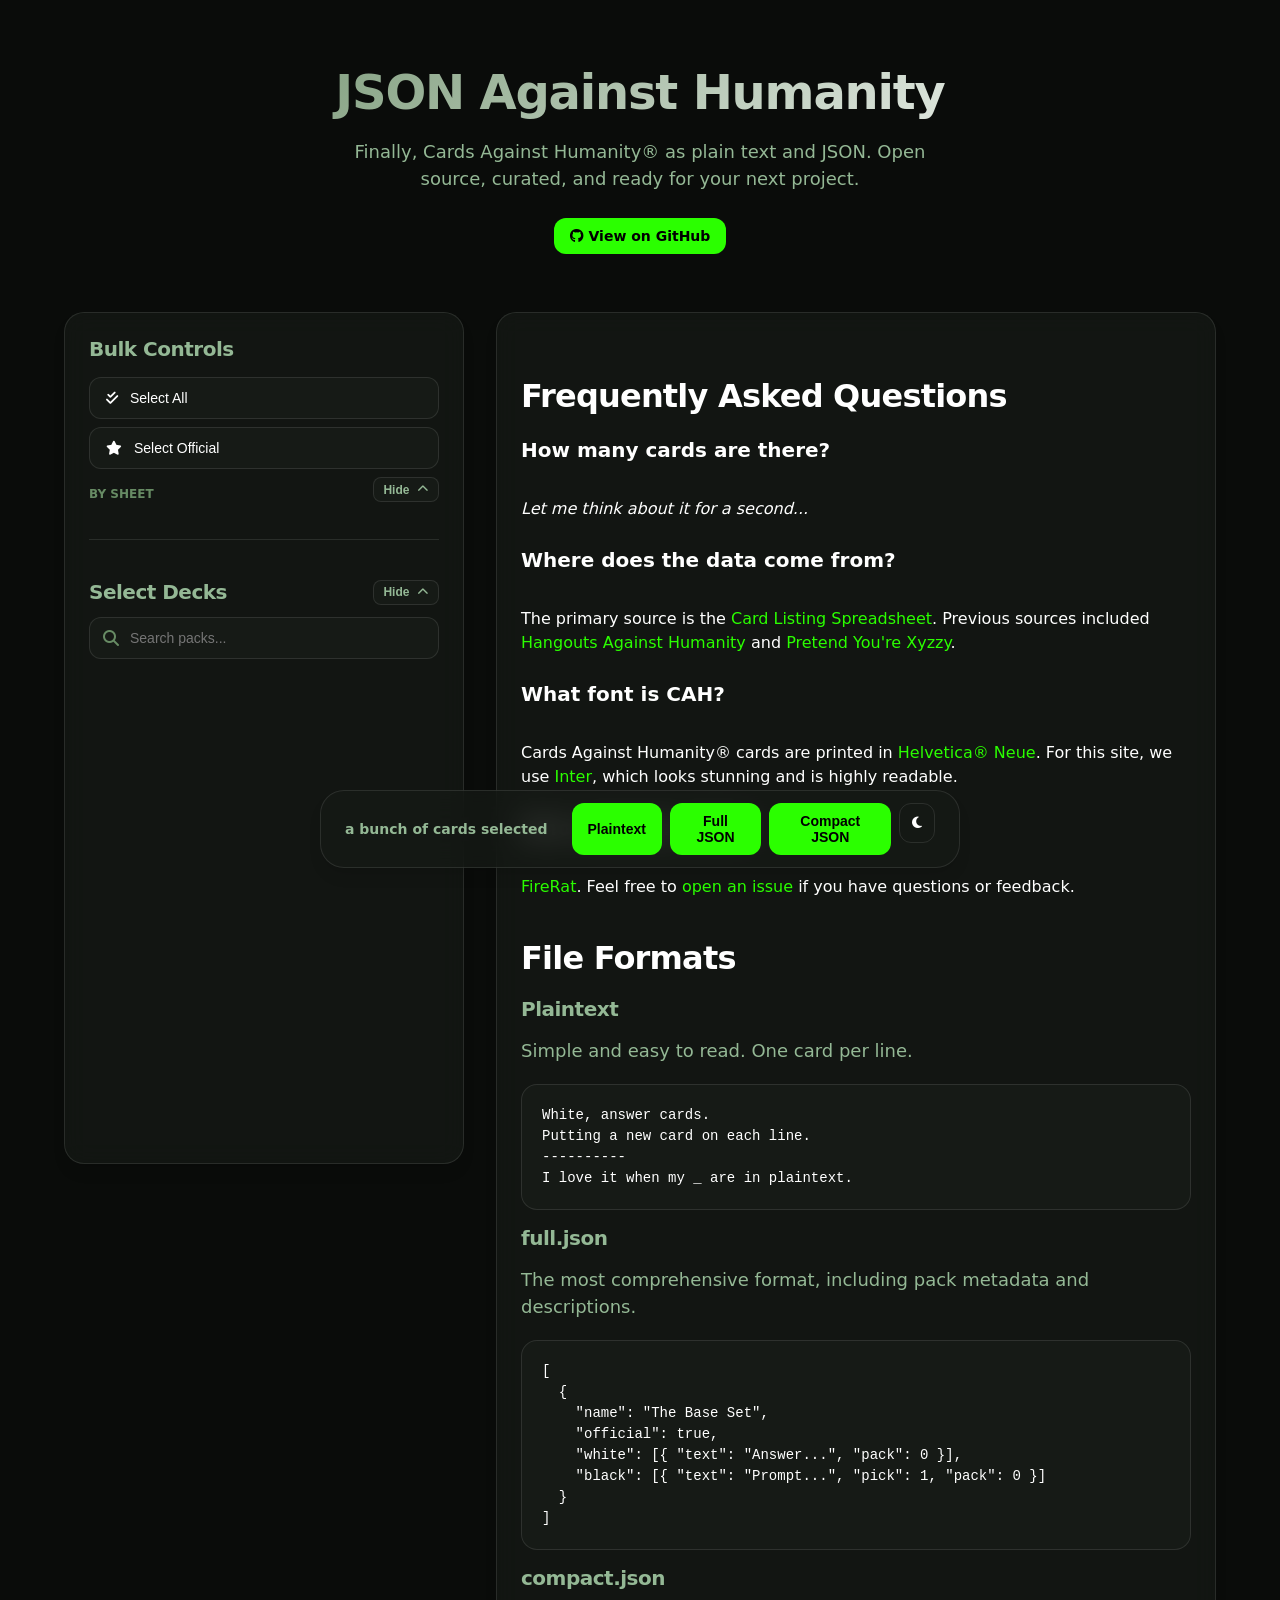
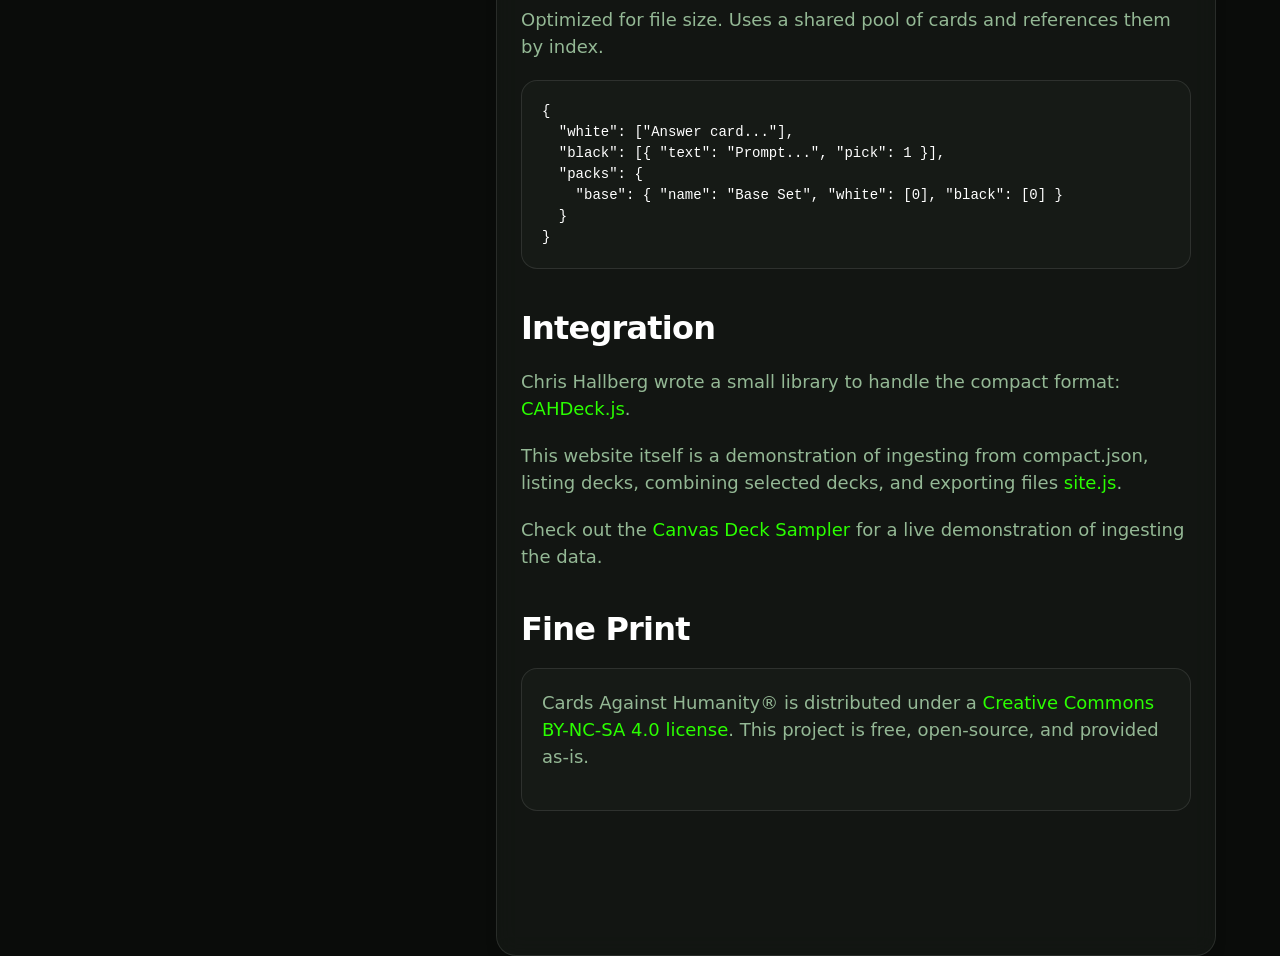
==== web/index.html @ 635053aa "update web/index.html CAHDeck.js — inlined so the class is always available even in archived copies" ====
<!DOCTYPE html>
<html lang="en">
  <head>
    <meta charset="utf-8">
		<meta name="color-scheme" content="dark">
    <meta name="viewport" content="width=device-width, initial-scale=1">
    <title>JSON Against Humanity</title>

    <link rel="stylesheet" href="./style.css">
    <link rel="stylesheet" href="https://cdnjs.cloudflare.com/ajax/libs/font-awesome/6.7.2/css/all.min.css">
    <link rel="preconnect" href="https://rsms.me/">
    <link rel="stylesheet" href="https://rsms.me/inter/inter.css">
    <script>
    /* CAHDeck.js — inlined so the class is always available even in archived copies */
      class CAHDeck {
    _hydrateCompact(json) {
      let packs = [];
      for (let pack of json.packs) {
        pack.white = pack.white.map((index) =>
          Object.assign(
            {},
            { text: json.white[index] },
            { pack: packs.length }
          )
        );
        pack.black = pack.black.map((index) =>
          Object.assign(
            {},
            json.black[index],
            { pack: packs.length }
          )
        );
        packs.push(pack);
      }
      return packs;
    }

    async _loadDeck() {
      if (typeof this.compactSrc != "undefined") {
        let json = await fetch(this.compactSrc).then((data) => data.json());
        // Snapshot pool sizes and pack index arrays BEFORE _hydrateCompact mutates json.packs.
        // _hydrateCompact replaces each pack's white/black index arrays with hydrated card objects,
        // so we must copy the raw integer indices now for correct deduplication later.
        this.rawPoolSize = { white: json.white.length, black: json.black.length };
        this.rawPackIndices = json.packs.map(p => ({
          white: Array.from(p.white || []),
          black: Array.from(p.black || []),
        }));
        this.deck = this._hydrateCompact(json);
      } else if (typeof this.fullSrc != "undefined") {
        this.deck = await fetch(this.fullSrc).then((data) => data.json());
      } else {
        throw Error(
          "No source specified, please use CAHDeck.fromCompact(src) or CAHDeck.fromFull(src) to make your objects."
        );
      }
    }

    static async fromCompact(compactSrc) {
      let n = new CAHDeck();
      n.compactSrc = compactSrc;
      await n._loadDeck();
      return n;
    }

    static async fromFull(fullSrc) {
      let n = new CAHDeck();
      n.fullSrc = fullSrc;
      await n._loadDeck();
      return n;
    }

    listPacks() {
      let packs = [];
      let id = 0;
      for (let { name, official, description, white, black, sheetName } of this.deck) {
        let pack = {
          id,
          name,
          official,
          description,
          sheetName,
          counts: {
            white: white.length,
            black: black.length,
            total: white.length + black.length,
          },
        };
        packs.push(pack);
        id += 1;
      }
      return packs;
    }

    /**
     * Returns the total number of unique cards in the entire database pool.
     * These are the deduplicated counts across ALL packs.
     */
    getPoolCounts() {
      if (this.rawPoolSize) {
        return {
          white: this.rawPoolSize.white,
          black: this.rawPoolSize.black,
          total: this.rawPoolSize.white + this.rawPoolSize.black,
        };
      }
      // Fallback for full.json format (no shared pool)
      const packs = this.deck;
      return {
        white: new Set(packs.flatMap(p => p.white.map(c => c.text))).size,
        black: new Set(packs.flatMap(p => p.black.map(c => c.text))).size,
        total: 0,
      };
    }

    /**
     * Returns unique card counts for a selection of pack indexes.
     * Uses Sets of pool indices (integers) so shared cards are counted only once.
     * @param {number[]} indexes Array of pack IDs (numeric)
     */
    getUniqueCountsForSelection(indexes) {
      const whiteSet = new Set();
      const blackSet = new Set();
      if (this.rawPackIndices) {
        // compact format: rawPackIndices[id] holds the original integer index arrays
        for (const id of indexes) {
          const pack = this.rawPackIndices[id];
          if (!pack) continue;
          pack.white.forEach(i => whiteSet.add(i));
          pack.black.forEach(i => blackSet.add(i));
        }
      } else {
        // full.json fallback: deduplicate by text
        for (const id of indexes) {
          const pack = this.deck[id];
          if (!pack) continue;
          pack.white.forEach(c => whiteSet.add(c.text));
          pack.black.forEach(c => blackSet.add(c.text));
        }
      }
      return {
        white: whiteSet.size,
        black: blackSet.size,
        total: whiteSet.size + blackSet.size,
      };
    }

    getPack(index) {
      return this.deck[index];
    }

    getPacks(indexes) {
      if (typeof indexes == "undefined") {
        indexes = Object.keys(this.deck);
      }
      let white = [];
      let black = [];
      for (let pack of indexes) {
        if (typeof this.deck[pack] != "undefined") {
          white.push(...this.deck[pack].white);
          black.push(...this.deck[pack].black);
        }
      }
      return { white, black };
    }
  }
  </script>

    <link rel="icon" href="data:;">
  </head>
  <body>
    <div class="container">
      <header class="hero">
        <h1>JSON Against Humanity</h1>
        <p>Finally, Cards Against Humanity&reg; as plain text and JSON. Open source, curated, and ready for your next project.</p>
        <div class="flex-center gap-1">
          <a href="https://github.com/FireRat666/json-against-humanity" class="checkout-btn" style="text-decoration: none;">
            <i class="fab fa-github"></i> View on GitHub
          </a>
        </div>
      </header>

      <div class="flex-lg">
        <aside class="sidebar">
          <section class="glass-panel">
            <h3>Bulk Controls</h3>
            <nav id="bulk-controls" aria-label="Bulk Deck Controls">
              <ul class="deck-list">
                <li>
                  <button id="select-all" class="deck-btn">
                    <i class="fas fa-check-double"></i> Select All
                  </button>
                </li>
                <li>
                  <button id="select-official" class="deck-btn">
                    <i class="fas fa-star"></i> Select Official
                  </button>
                </li>
              </ul>
              
              <div class="section-header">
                <div class="bulk-section-title" style="margin: 3;">By Sheet</div>
                <button class="section-toggle" id="toggle-sheets" aria-label="Toggle Sheet Grid">
                  <span class="toggle-label">Hide</span>
                  <i class="fas fa-chevron-up"></i>
                </button>
              </div>
              <div id="bulk-sheets" class="sheet-bulk-grid">
                <!-- Populated via JS -->
              </div>
            </nav>
            
            <div class="section-header" style="margin-top: 1.5rem;">
              <h3 style="margin: 0;">Select Decks</h3>
              <button class="section-toggle" id="toggle-decks" aria-label="Toggle Deck List">
                <span class="toggle-label">Hide</span>
                <i class="fas fa-chevron-up"></i>
              </button>
            </div>
            
            <div id="deck-selection-content">
              <div class="search-wrapper">
                <i class="fas fa-search search-icon"></i>
                <input type="text" id="deck-search" class="search-input" placeholder="Search packs...">
              </div>
              
              <div id="deck-list-container">
                <nav id="deck-list" aria-label="Individual Deck Selections"></nav>
              </div>
            </div>
          </section>
        </aside>

        <main class="readme glass-panel">
          <section id="faq">
            <h2>Frequently Asked Questions</h2>
            <dl>
              <dt>How many cards are there?</dt>
              <dd id="card-counts"><i>Let me think about it for a second...</i></dd>

              <dt>Where does the data come from?</dt>
              <dd>The primary source is the <a href="https://docs.google.com/spreadsheet/ccc?key=1Pp04v9plwiJwg8u-DrCHd4Fsf9ro3NhxOvISwc0bC4Y">Card Listing Spreadsheet</a>. Previous sources included <a href="https://github.com/samurailink3/hangouts-against-humanity">Hangouts Against Humanity</a> and <a href="http://pyx-3.pretendyoure.xyz/zy/viewcards.jsp">Pretend You're Xyzzy</a>.</dd>

              <dt>What font is CAH?</dt>
              <dd>Cards Against Humanity&reg; cards are printed in <a href="https://www.myfonts.com/fonts/linotype/neue-helvetica/">Helvetica® Neue</a>. For this site, we use <a href="https://rsms.me/inter/">Inter</a>, which looks stunning and is highly readable.</dd>

              <dt>Who maintains this?</dt>
              <dd><a href="https://firer.at/">FireRat</a>. Feel free to <a href="https://github.com/FireRat666/json-against-humanity/issues">open an issue</a> if you have questions or feedback.</dd>
            </dl>
          </section>

          <section id="formats">
            <h2>File Formats</h2>
            
            <h3>Plaintext</h3>
            <p>Simple and easy to read. One card per line.</p>
            <pre><code>White, answer cards.
Putting a new card on each line.
----------
I love it when my _ are in plaintext.</code></pre>

            <h3>full.json</h3>
            <p>The most comprehensive format, including pack metadata and descriptions.</p>
            <pre><code>[
  {
    "name": "The Base Set",
    "official": true,
    "white": [{ "text": "Answer...", "pack": 0 }],
    "black": [{ "text": "Prompt...", "pick": 1, "pack": 0 }]
  }
]</code></pre>

            <h3>compact.json</h3>
            <p>Optimized for file size. Uses a shared pool of cards and references them by index.</p>
            <pre><code>{
  "white": ["Answer card..."],
  "black": [{ "text": "Prompt...", "pick": 1 }],
  "packs": {
    "base": { "name": "Base Set", "white": [0], "black": [0] }
  }
}</code></pre>
          </section>

          <section id="examples">
            <h2>Integration</h2>
            <p>Chris Hallberg wrote a small library to handle the compact format: <a href="https://github.com/FireRat666/json-against-humanity/blob/latest/web/CAHDeck.js">CAHDeck.js</a>.</p>
            <p>This website itself is a demonstration of ingesting from compact.json, listing decks, combining selected decks, and exporting files <a href="https://github.com/FireRat666/json-against-humanity/blob/latest/web/site.js">site.js</a>.</p>
            <p>Check out the <a href="./examples/canvas">Canvas Deck Sampler</a> for a live demonstration of ingesting the data.</p>
          </section>

          <section id="fine-print">
            <h2>Fine Print</h2>
            <blockquote>
              <p>Cards Against Humanity&reg; is distributed under a <a href="https://creativecommons.org/licenses/by-nc-sa/4.0/">Creative Commons BY-NC-SA 4.0 license</a>. This project is free, open-source, and provided as-is.</p>
            </blockquote>
          </section>
        </main>
      </div>
    </div>

    <nav class="checkout" aria-label="Download Toolbar">
      <div class="checkout-info">
        <p><span id="checkout-count">a bunch of cards</span> selected</p>
      </div>
      <div class="checkout-btns">
        <button class="checkout-btn" id="download-text">Plaintext</button>
        <button class="checkout-btn" id="download-full">Full JSON</button>
        <button class="checkout-btn" id="download-compact">Compact JSON</button>
        <button id="theme-toggle" title="Toggle Mode">
          <i class="fas fa-moon"></i>
        </button>
      </div>
    </nav>

    <a class="hidden" id="download-link" href="">$</a>
    <script src="./site.js"></script>
  </body>
</html>
---- web/style.css ----
/* @import "./vendor/font-awesome/css/all.min.css";
@import "/lib/css/fonts/family-inter.css";
@import "./icons.css"; */

:root {
  /* Color Palette - Dark (Default) */
  --bg-color: #0a0c0a;
  --surface-color: #161a16;
  --surface-hover: #1f241e;
  --accent-color: #2bff00;
  --accent-hover: #00da07;
  --text-primary: #ffffff;
  --text-secondary: #94b895;
  --text-muted: #678b64;
  --border-color: rgba(255, 255, 255, 0.1);
  --glass-bg: rgba(22, 26, 22, 0.7);
  --glass-border: rgba(255, 255, 255, 0.1);
  --shadow-sm: 0 1px 2px 0 rgb(0 0 0 / 0.05);
  --shadow-md: 0 4px 6px -1px rgb(0 0 0 / 0.1), 0 2px 4px -2px rgb(0 0 0 / 0.1);
  --shadow-lg: 0 10px 15px -3px rgb(0 0 0 / 0.1), 0 4px 6px -4px rgb(0 0 0 / 0.1);
  
  --font-inter: 'Inter', system-ui, -apple-system, sans-serif;
  --transition-fast: 0.15s cubic-bezier(0.4, 0, 0.2, 1);
  --transition-base: 0.3s cubic-bezier(0.4, 0, 0.2, 1);
}

body.light-theme {
  --bg-color: #f8fafc;
  --surface-color: #ffffff;
  --surface-hover: #f1f5f9;
  --accent-color: #0abd01;
  --accent-hover: #0ed500;
  --text-primary: #0f172a;
  --text-secondary: #475569;
  --text-muted: #646d7a;
  --border-color: rgba(15, 42, 18, 0.1);
  --glass-bg: rgba(255, 255, 255, 0.8);
  --glass-border: rgba(15, 23, 42, 0.1);
}

* {
  box-sizing: border-box;
  margin: 0;
  padding: 0;
}

html {
  font-size: 16px;
  scroll-behavior: smooth;
}

body {
  font-family: var(--font-inter);
  background-color: var(--bg-color);
  color: var(--text-primary);
  line-height: 1.5;
  -webkit-font-smoothing: antialiased;
  -moz-osx-font-smoothing: grayscale;
  min-height: 100vh;
}

/* Layout */
.container {
  max-width: 1200px;
  margin: 0 auto;
  padding: 0 1.5rem;
}

.flex-lg {
  display: flex;
  gap: 2rem;
}

@media (max-width: 991px) {
  .flex-lg {
    flex-direction: column;
  }
}

/* Sidebar */
.sidebar {
  width: 400px;
  flex-shrink: 0;
  position: sticky;
  top: 1.5rem;
  height: calc(100vh - 3rem); /* Improved height for scrolling */
  display: flex;
  flex-direction: column;
}

.sidebar .glass-panel {
  display: flex;
  flex-direction: column;
  height: 100%;
  overflow: hidden; /* Prevent panel overflow */
}

@media (max-width: 991px) {
  .sidebar {
    width: 100%;
    position: relative;
    top: 0;
    height: auto;
  }
}

/* Glass Container */
.glass-panel {
  background: var(--glass-bg);
  backdrop-filter: blur(12px);
  -webkit-backdrop-filter: blur(12px);
  border: 1px solid var(--glass-border);
  border-radius: 1.25rem;
  padding: 1.5rem;
  box-shadow: var(--shadow-lg);
}

/* Typography */
h1, h2, h3 {
  font-weight: 800;
  letter-spacing: -0.025em;
  line-height: 1.2;
}

h1 { font-size: 3rem; margin-bottom: 1.5rem; }
h2 { font-size: 2rem; margin: 2.5rem 0 1.25rem; }
h3 { font-size: 1.25rem; margin-bottom: 1rem; color: var(--text-secondary); }

p {
  margin-bottom: 1.25rem;
  color: var(--text-secondary);
  font-size: 1.125rem;
}

a {
  color: var(--accent-color);
  text-decoration: none;
  transition: var(--transition-fast);
}

a:hover {
  color: var(--accent-hover);
  text-decoration: underline;
}

/* Hero Section */
.hero {
  padding: 4rem 0;
  text-align: center;
}

.hero h1 {
  background: linear-gradient(135deg, var(--text-muted) 0%, var(--text-primary) 100%);
  -webkit-background-clip: text;
  background-clip: text;
  -webkit-text-fill-color: transparent;
  margin-bottom: 1rem;
}

.hero p {
  max-width: 600px;
  margin: 0 auto 2rem;
}

/* Deck Controls */
.deck-list {
  list-style: none;
  display: flex;
  flex-direction: column;
  gap: 0.5rem;
}

.deck-btn {
  width: 100%;
  padding: 0.75rem 1rem;
  background: var(--surface-color);
  border: 1px solid var(--border-color);
  border-radius: 0.75rem;
  color: var(--text-primary);
  font-size: 0.875rem;
  font-weight: 500;
  text-align: left;
  cursor: pointer;
  transition: var(--transition-base);
  display: flex;
  align-items: center;
  gap: 0.75rem;
}

.deck-btn:hover {
  background: var(--surface-hover);
  border-color: var(--accent-color);
  transform: translateY(-1px);
}

.deck-btn.is-checked {
  background: var(--glass-bg);
  border-color: var(--accent-color);
  color: var(--accent-color);
}

.deck-btn.is-checked::after {
  content: "\f00c";
  font-family: "Font Awesome 6 Free";
  font-weight: 900;
  margin-left: auto;
}

/* Bulk Controls */
#bulk-controls {
  padding-bottom: 1rem;
  border-bottom: 1px solid var(--border-color);
  margin-bottom: 1rem;
}

.section-header {
  display: flex;
  align-items: center;
  justify-content: space-between;
  margin-bottom: 0.75rem;
}

.section-toggle {
  background: var(--surface-color);
  border: 1px solid var(--border-color);
  color: var(--text-secondary);
  border-radius: 0.5rem;
  padding: 0.3rem 0.6rem;
  font-size: 0.75rem;
  font-weight: 600;
  cursor: pointer;
  display: flex;
  align-items: center;
  gap: 0.5rem;
  transition: var(--transition-fast);
}

.section-toggle:hover {
  background: var(--surface-hover);
  border-color: var(--accent-color);
  color: var(--accent-color);
}

.section-toggle i {
  transition: transform var(--transition-base);
  font-size: 0.7rem;
}

.section-toggle.is-active i {
  transform: rotate(180deg);
}

.bulk-section-title {
  font-size: 0.75rem;
  text-transform: uppercase;
  color: var(--text-muted);
  margin: 1rem 0 0.5rem;
  font-weight: 700;
}

.sheet-bulk-grid {
  display: grid;
  grid-template-columns: repeat(auto-fill, minmax(150px, 1fr));
  gap: 0.4rem;
  margin-top: 0.5rem;
  max-height: 150px;
  overflow-y: auto;
  padding-right: 0.25rem;
}

.sheet-bulk-grid::-webkit-scrollbar {
  width: 4px;
}

.sheet-bulk-grid::-webkit-scrollbar-thumb {
  background: var(--border-color);
  border-radius: 4px;
}

.sheet-btn {
  padding: 0.4rem 0.6rem;
  background: var(--surface-color);
  border: 1px solid var(--border-color);
  border-radius: 0.5rem;
  color: var(--text-secondary);
  font-size: 0.7rem;
  font-weight: 600;
  cursor: pointer;
  transition: var(--transition-fast);
  white-space: nowrap;
  overflow: hidden;
  text-overflow: ellipsis;
  text-align: center;
}

.sheet-btn:hover {
  border-color: var(--accent-color);
  background: var(--surface-hover);
}

.sheet-btn.is-checked {
  background: rgba(43, 255, 0, 0.1);
  border-color: var(--accent-color);
  color: var(--accent-color);
}

/* Individual Deck List with Search */
#deck-selection-content {
  display: flex;
  flex-direction: column;
  flex-grow: 1;
  overflow: hidden;
  min-height: 0;
}

#deck-list-container {
  flex-grow: 1;
  overflow-y: auto;
  padding-right: 0.5rem;
}

#deck-list-container::-webkit-scrollbar {
  width: 6px;
}

#deck-list-container::-webkit-scrollbar-thumb {
  background: var(--border-color);
  border-radius: 10px;
}

/* Search Bar */
.search-wrapper {
  position: relative;
  margin-bottom: 1rem;
}

.search-input {
  width: 100%;
  padding: 0.75rem 1rem 0.75rem 2.5rem;
  background: var(--surface-color);
  border: 1px solid var(--border-color);
  border-radius: 0.75rem;
  color: var(--text-primary);
  font-size: 0.875rem;
}

.search-icon {
  position: absolute;
  left: 0.875rem;
  top: 50%;
  transform: translateY(-50%);
  color: var(--text-muted);
}

/* Action Bar (Floating) */
.checkout {
  position: fixed;
  bottom: 2rem;
  left: 50%;
  transform: translateX(-50%);
  width: auto;
  max-width: 90vw;
  background: var(--glass-bg);
  backdrop-filter: blur(16px);
  -webkit-backdrop-filter: blur(16px);
  border: 1px solid var(--glass-border);
  border-radius: 1.5rem;
  padding: 0.75rem 1.5rem;
  display: flex;
  align-items: center;
  gap: 1.5rem;
  box-shadow: var(--shadow-lg);
  z-index: 1000;
  transition: var(--transition-base);
}

.checkout p {
  margin: 0;
  font-size: 0.875rem;
  font-weight: 600;
  white-space: nowrap;
}

.checkout-btns {
  display: flex;
  gap: 0.5rem;
}

.checkout-btn {
  padding: 0.625rem 1rem;
  background: var(--accent-color);
  color: black;
  border: none;
  border-radius: 0.75rem;
  font-size: 0.875rem;
  font-weight: 600;
  cursor: pointer;
  transition: var(--transition-fast);
}

.checkout-btn:hover {
  background: var(--accent-hover);
  transform: scale(1.02);
}

#theme-toggle {
  background: transparent;
  border: 1px solid var(--border-color);
  color: var(--text-primary);
  width: 2.5rem;
  height: 2.5rem;
  display: flex;
  align-items: center;
  justify-content: center;
  border-radius: 0.75rem;
  cursor: pointer;
}

/* FAQ & Docs */
.readme {
  padding-bottom: 8rem;
}

dl {
  display: flex;
  flex-direction: column;
  gap: 1.5rem;
}

dt {
  font-size: 1.25rem;
  font-weight: 700;
  color: var(--text-primary);
  margin: 0;
}

dd {
  margin: 0.5rem 0 0 0;
  padding-left: 0;
}

pre, blockquote {
  background: var(--surface-color);
  border: 1px solid var(--border-color);
  border-radius: 1rem;
  padding: 1.25rem;
  margin: 1rem 0;
  font-size: 0.875rem;
  overflow-x: auto;
}

code {
  font-family: 'JetBrains Mono', 'Fira Code', monospace;
}

/* Group Headers */
.group-header {
  display: flex;
  align-items: center;
  justify-content: space-between;
  font-size: 0.75rem;
  text-transform: uppercase;
  letter-spacing: 0.05em;
  color: var(--text-muted);
  margin: 1.5rem 0 0.5rem 0.5rem;
  font-weight: 700;
}

.group-header-actions {
  display: flex;
  gap: 0.5rem;
}

.group-header-btn {
  background: transparent;
  border: 1px solid var(--border-color);
  color: var(--text-muted);
  padding: 0.2rem 0.5rem;
  border-radius: 0.4rem;
  font-size: 0.65rem;
  cursor: pointer;
  transition: var(--transition-fast);
}

.group-header-btn:hover {
  border-color: var(--accent-color);
  color: var(--accent-color);
}

.group-header-btn.is-checked {
  background: rgba(43, 255, 0, 0.1);
  border-color: var(--accent-color);
  color: var(--accent-color);
}

/* Tally / unique counts */
.tally-total {
  color: var(--text-muted);
  font-weight: 500;
}

.unique-note {
  font-size: 0.875rem;
  color: var(--text-muted);
  margin-top: 0.5rem;
  margin-bottom: 0;
}

/* Utils */
.hidden { display: none; }
.is-collapsed { display: none !important; }
.visually-hidden {
  position: absolute;
  width: 1px;
  height: 1px;
  padding: 0;
  margin: -1px;
  overflow: hidden;
  clip: rect(0, 0, 0, 0);
  white-space: nowrap;
  border-width: 0;
}

@media (max-width: 768px) {
  .checkout {
    flex-direction: column;
    width: calc(100% - 2rem);
    bottom: 1rem;
    gap: 1rem;
    padding: 1rem;
  }
  
  .checkout-btns {
    width: 100%;
    overflow-x: auto;
    padding-bottom: 0.25rem;
  }
  
  .hero h1 { font-size: 2.25rem; }

  .is-collapsed-mobile {
    display: none !important;
  }
}
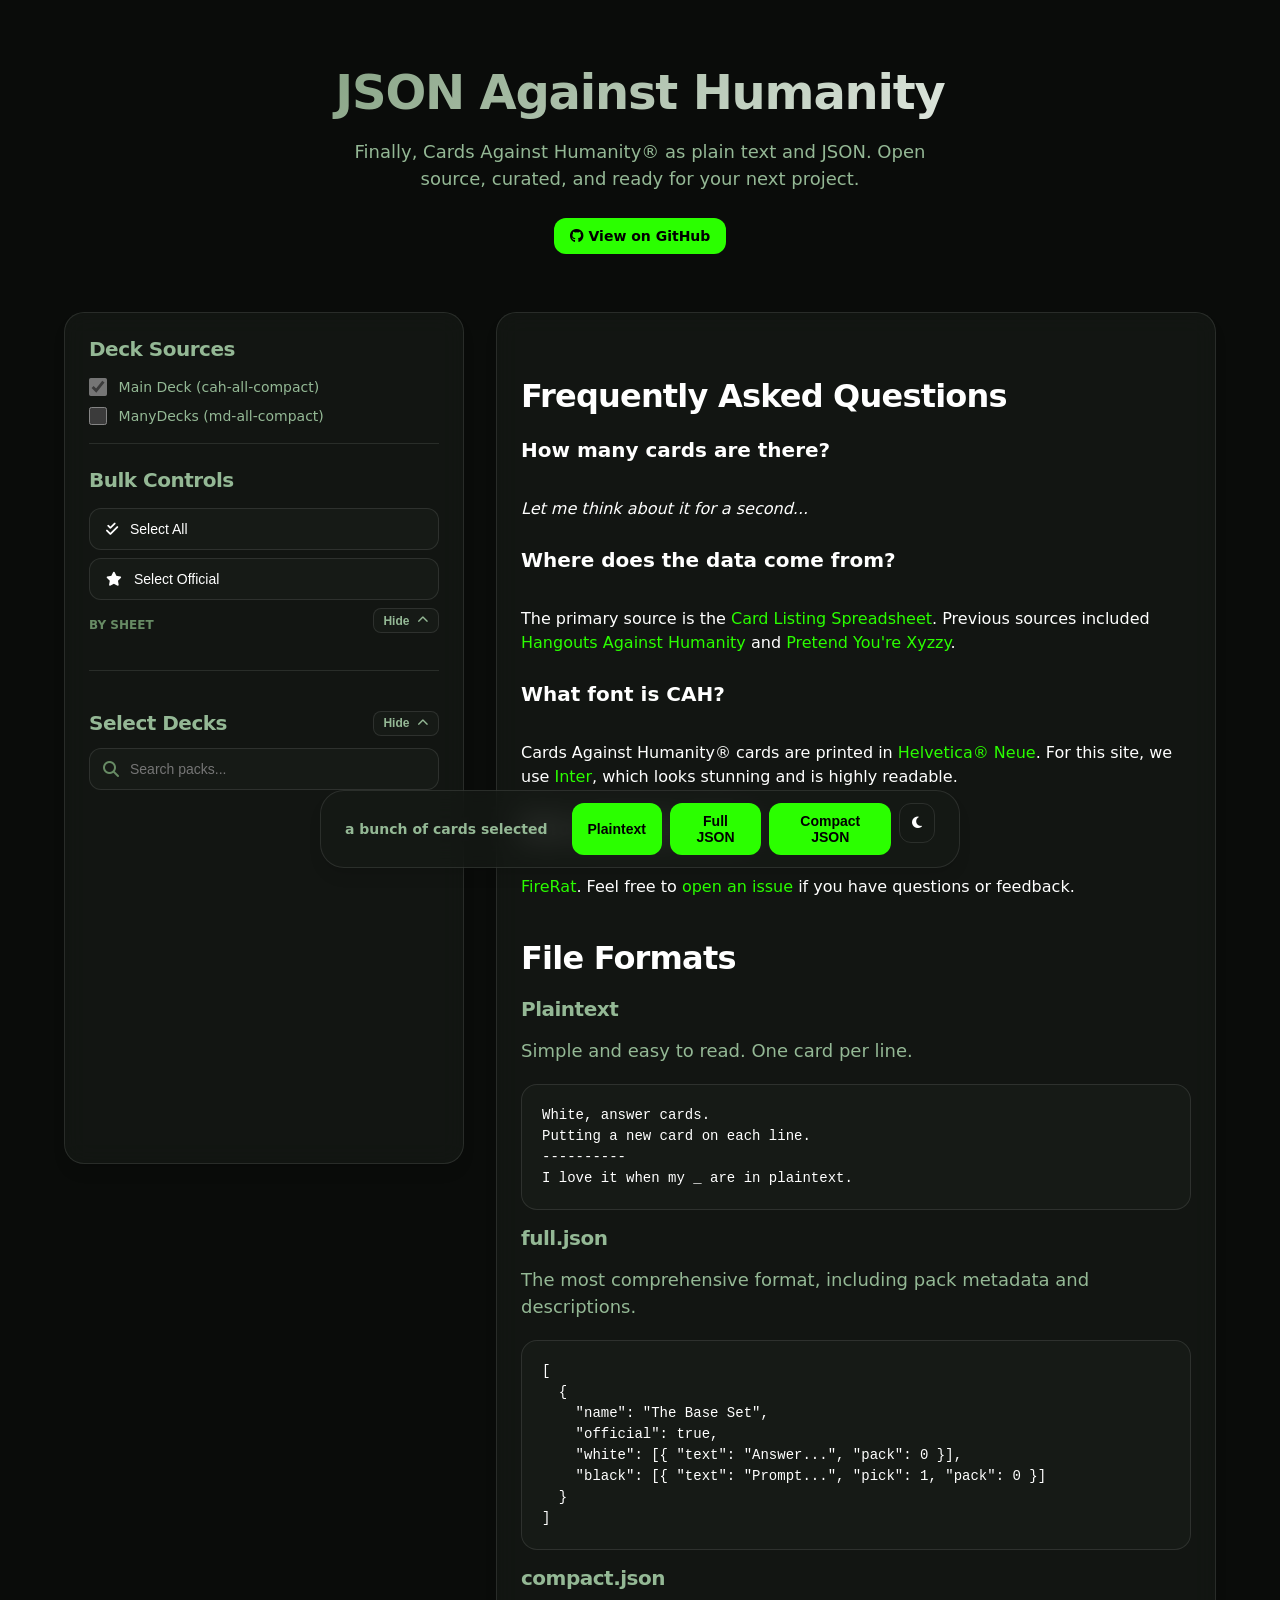
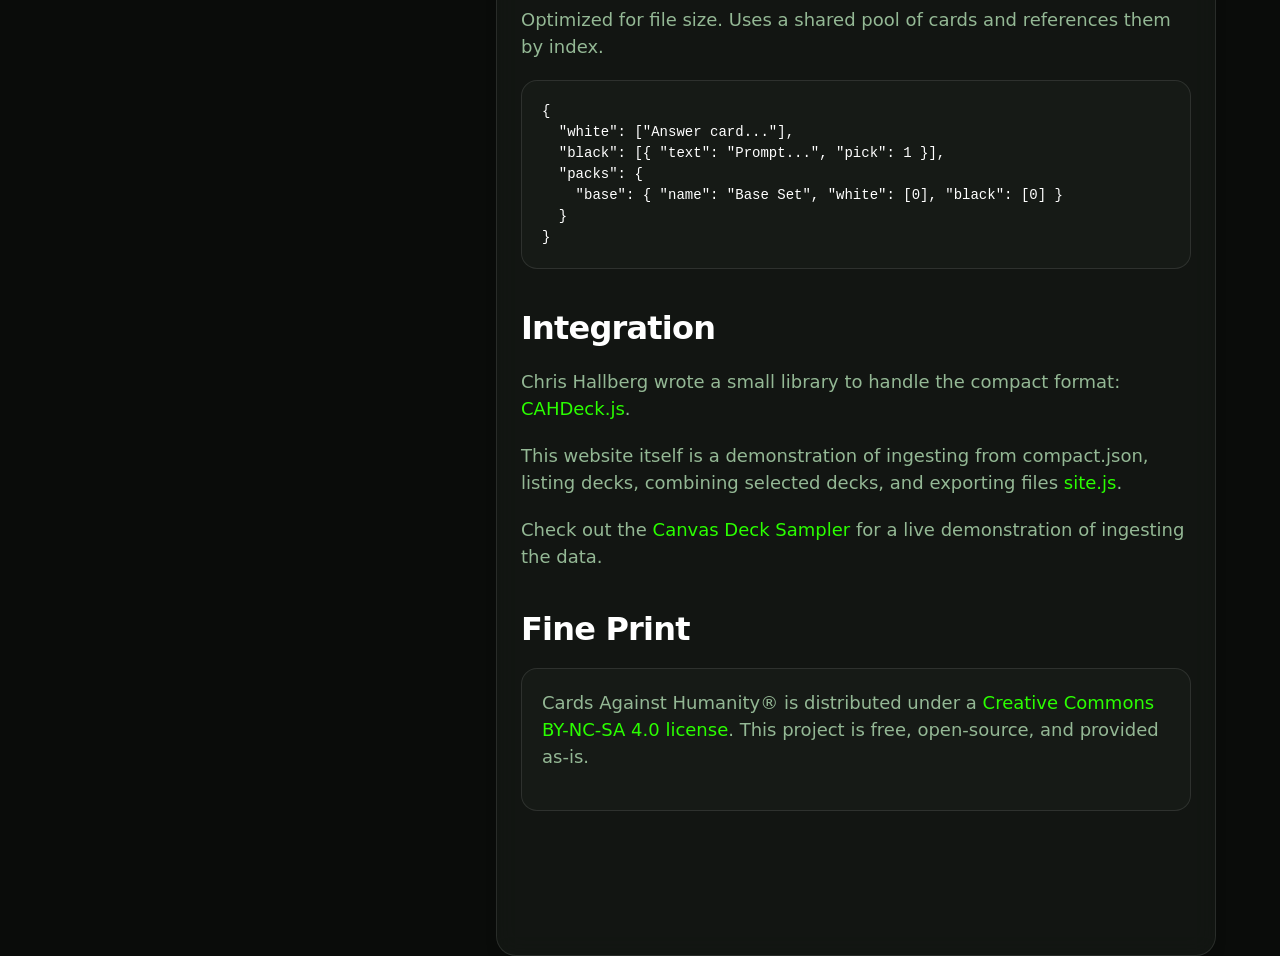
==== commit 20ae7bfb: "update update-from-sheets.mjs, CAHDeck.js, web/index.html and site.js" ====
--- a/web/index.html
+++ b/web/index.html
@@ -10,162 +10,6 @@
     <link rel="stylesheet" href="https://cdnjs.cloudflare.com/ajax/libs/font-awesome/6.7.2/css/all.min.css">
     <link rel="preconnect" href="https://rsms.me/">
     <link rel="stylesheet" href="https://rsms.me/inter/inter.css">
-    <script>
-    /* CAHDeck.js — inlined so the class is always available even in archived copies */
-      class CAHDeck {
-    _hydrateCompact(json) {
-      let packs = [];
-      for (let pack of json.packs) {
-        pack.white = pack.white.map((index) =>
-          Object.assign(
-            {},
-            { text: json.white[index] },
-            { pack: packs.length }
-          )
-        );
-        pack.black = pack.black.map((index) =>
-          Object.assign(
-            {},
-            json.black[index],
-            { pack: packs.length }
-          )
-        );
-        packs.push(pack);
-      }
-      return packs;
-    }
-
-    async _loadDeck() {
-      if (typeof this.compactSrc != "undefined") {
-        let json = await fetch(this.compactSrc).then((data) => data.json());
-        // Snapshot pool sizes and pack index arrays BEFORE _hydrateCompact mutates json.packs.
-        // _hydrateCompact replaces each pack's white/black index arrays with hydrated card objects,
-        // so we must copy the raw integer indices now for correct deduplication later.
-        this.rawPoolSize = { white: json.white.length, black: json.black.length };
-        this.rawPackIndices = json.packs.map(p => ({
-          white: Array.from(p.white || []),
-          black: Array.from(p.black || []),
-        }));
-        this.deck = this._hydrateCompact(json);
-      } else if (typeof this.fullSrc != "undefined") {
-        this.deck = await fetch(this.fullSrc).then((data) => data.json());
-      } else {
-        throw Error(
-          "No source specified, please use CAHDeck.fromCompact(src) or CAHDeck.fromFull(src) to make your objects."
-        );
-      }
-    }
-
-    static async fromCompact(compactSrc) {
-      let n = new CAHDeck();
-      n.compactSrc = compactSrc;
-      await n._loadDeck();
-      return n;
-    }
-
-    static async fromFull(fullSrc) {
-      let n = new CAHDeck();
-      n.fullSrc = fullSrc;
-      await n._loadDeck();
-      return n;
-    }
-
-    listPacks() {
-      let packs = [];
-      let id = 0;
-      for (let { name, official, description, white, black, sheetName } of this.deck) {
-        let pack = {
-          id,
-          name,
-          official,
-          description,
-          sheetName,
-          counts: {
-            white: white.length,
-            black: black.length,
-            total: white.length + black.length,
-          },
-        };
-        packs.push(pack);
-        id += 1;
-      }
-      return packs;
-    }
-
-    /**
-     * Returns the total number of unique cards in the entire database pool.
-     * These are the deduplicated counts across ALL packs.
-     */
-    getPoolCounts() {
-      if (this.rawPoolSize) {
-        return {
-          white: this.rawPoolSize.white,
-          black: this.rawPoolSize.black,
-          total: this.rawPoolSize.white + this.rawPoolSize.black,
-        };
-      }
-      // Fallback for full.json format (no shared pool)
-      const packs = this.deck;
-      return {
-        white: new Set(packs.flatMap(p => p.white.map(c => c.text))).size,
-        black: new Set(packs.flatMap(p => p.black.map(c => c.text))).size,
-        total: 0,
-      };
-    }
-
-    /**
-     * Returns unique card counts for a selection of pack indexes.
-     * Uses Sets of pool indices (integers) so shared cards are counted only once.
-     * @param {number[]} indexes Array of pack IDs (numeric)
-     */
-    getUniqueCountsForSelection(indexes) {
-      const whiteSet = new Set();
-      const blackSet = new Set();
-      if (this.rawPackIndices) {
-        // compact format: rawPackIndices[id] holds the original integer index arrays
-        for (const id of indexes) {
-          const pack = this.rawPackIndices[id];
-          if (!pack) continue;
-          pack.white.forEach(i => whiteSet.add(i));
-          pack.black.forEach(i => blackSet.add(i));
-        }
-      } else {
-        // full.json fallback: deduplicate by text
-        for (const id of indexes) {
-          const pack = this.deck[id];
-          if (!pack) continue;
-          pack.white.forEach(c => whiteSet.add(c.text));
-          pack.black.forEach(c => blackSet.add(c.text));
-        }
-      }
-      return {
-        white: whiteSet.size,
-        black: blackSet.size,
-        total: whiteSet.size + blackSet.size,
-      };
-    }
-
-    getPack(index) {
-      return this.deck[index];
-    }
-
-    getPacks(indexes) {
-      if (typeof indexes == "undefined") {
-        indexes = Object.keys(this.deck);
-      }
-      let white = [];
-      let black = [];
-      for (let pack of indexes) {
-        if (typeof this.deck[pack] != "undefined") {
-          white.push(...this.deck[pack].white);
-          black.push(...this.deck[pack].black);
-        }
-      }
-      return { white, black };
-    }
-  }
-  </script>
-
     <link rel="icon" href="data:;">
   </head>
   <body>
@@ -183,6 +27,18 @@
       <div class="flex-lg">
         <aside class="sidebar">
           <section class="glass-panel">
+            <h3>Deck Sources</h3>
+            <div class="source-selectors" style="margin-bottom: 1.5rem; padding-bottom: 1rem; border-bottom: 1px solid var(--border-color); display: flex; flex-direction: column; gap: 0.50rem;">
+              <label class="source-label" style="display: flex; align-items: center; gap: 0.75rem; font-size: 0.875rem; cursor: pointer; color: var(--text-secondary);">
+                <input type="checkbox" id="source-cah" checked disabled style="accent-color: var(--accent-color); width: 1.1rem; height: 1.1rem;">
+                <span>Main Deck (cah-all-compact)</span>
+              </label>
+              <label class="source-label" style="display: flex; align-items: center; gap: 0.75rem; font-size: 0.875rem; cursor: pointer; color: var(--text-secondary);">
+                <input type="checkbox" id="source-manydecks" style="accent-color: var(--accent-color); width: 1.1rem; height: 1.1rem;">
+                <span id="manydecks-label-text">ManyDecks (md-all-compact)</span>
+              </label>
+            </div>
+
             <h3>Bulk Controls</h3>
             <nav id="bulk-controls" aria-label="Bulk Deck Controls">
               <ul class="deck-list">
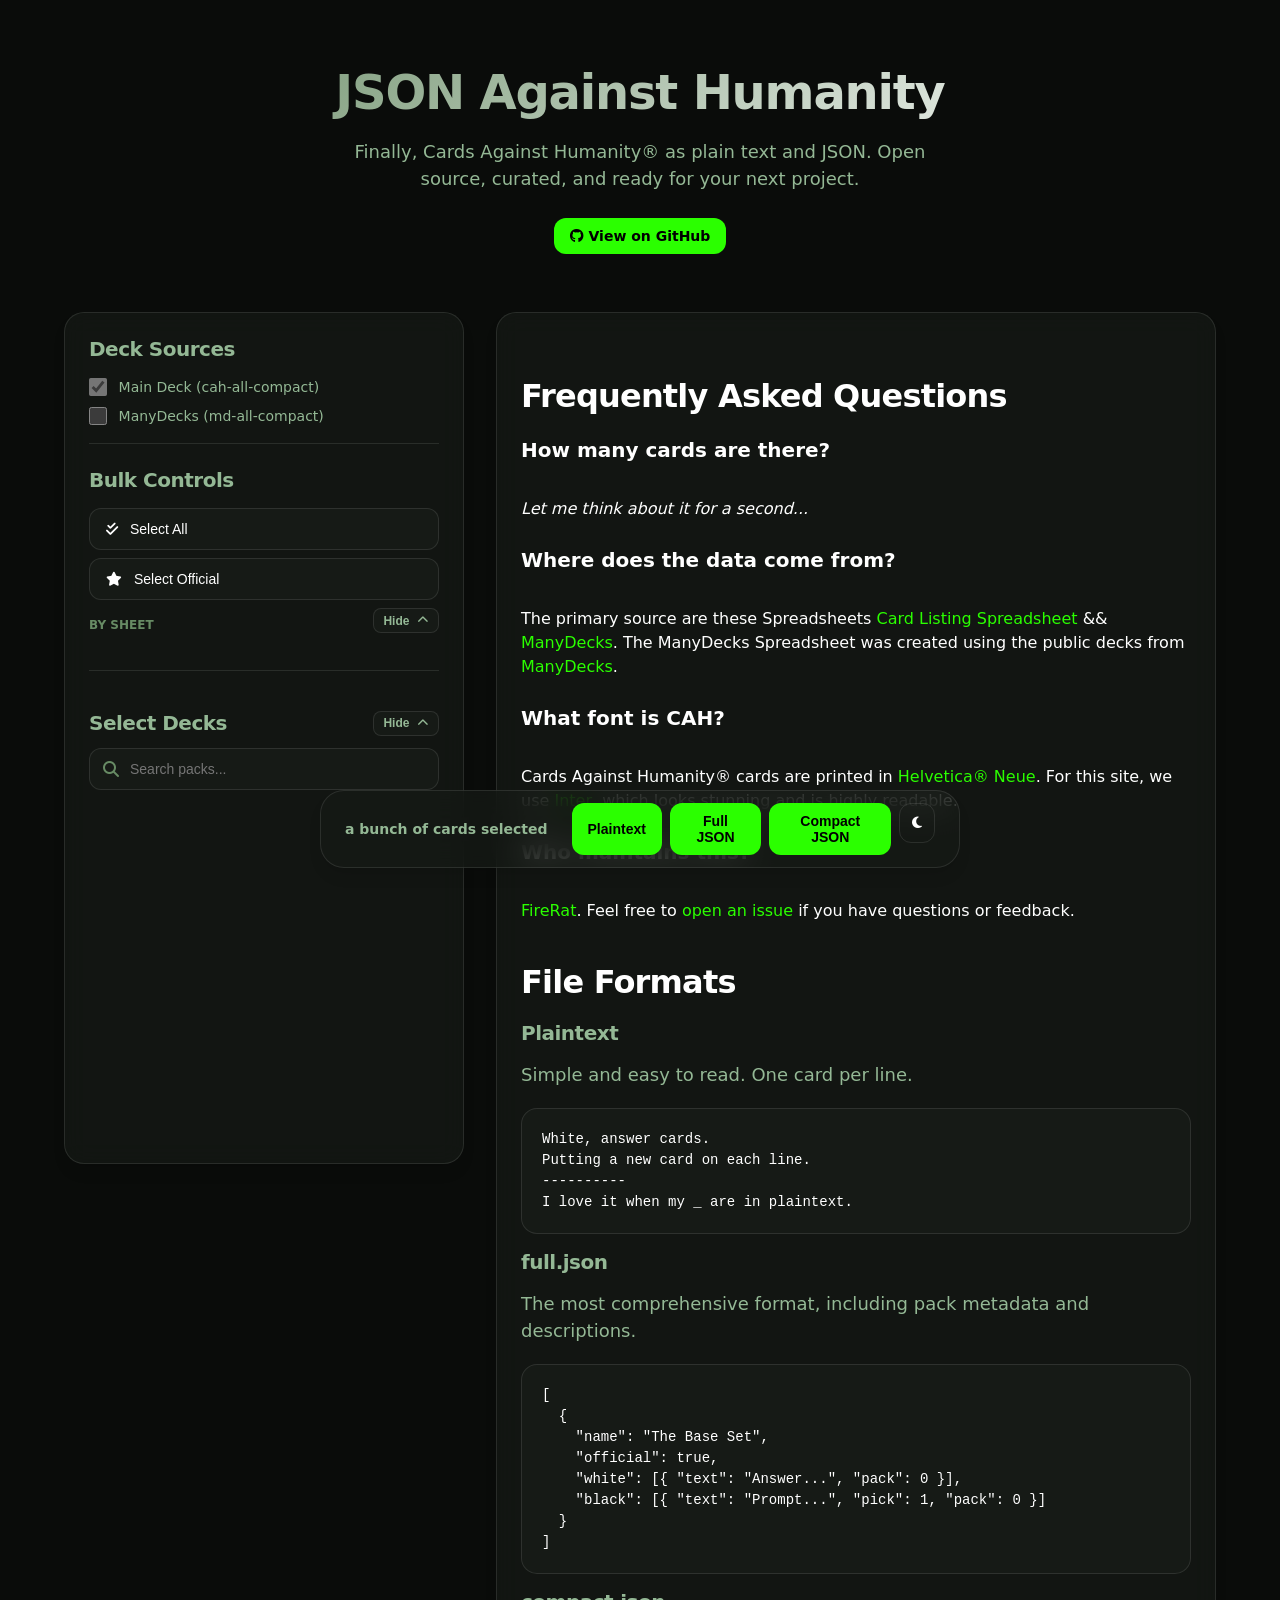
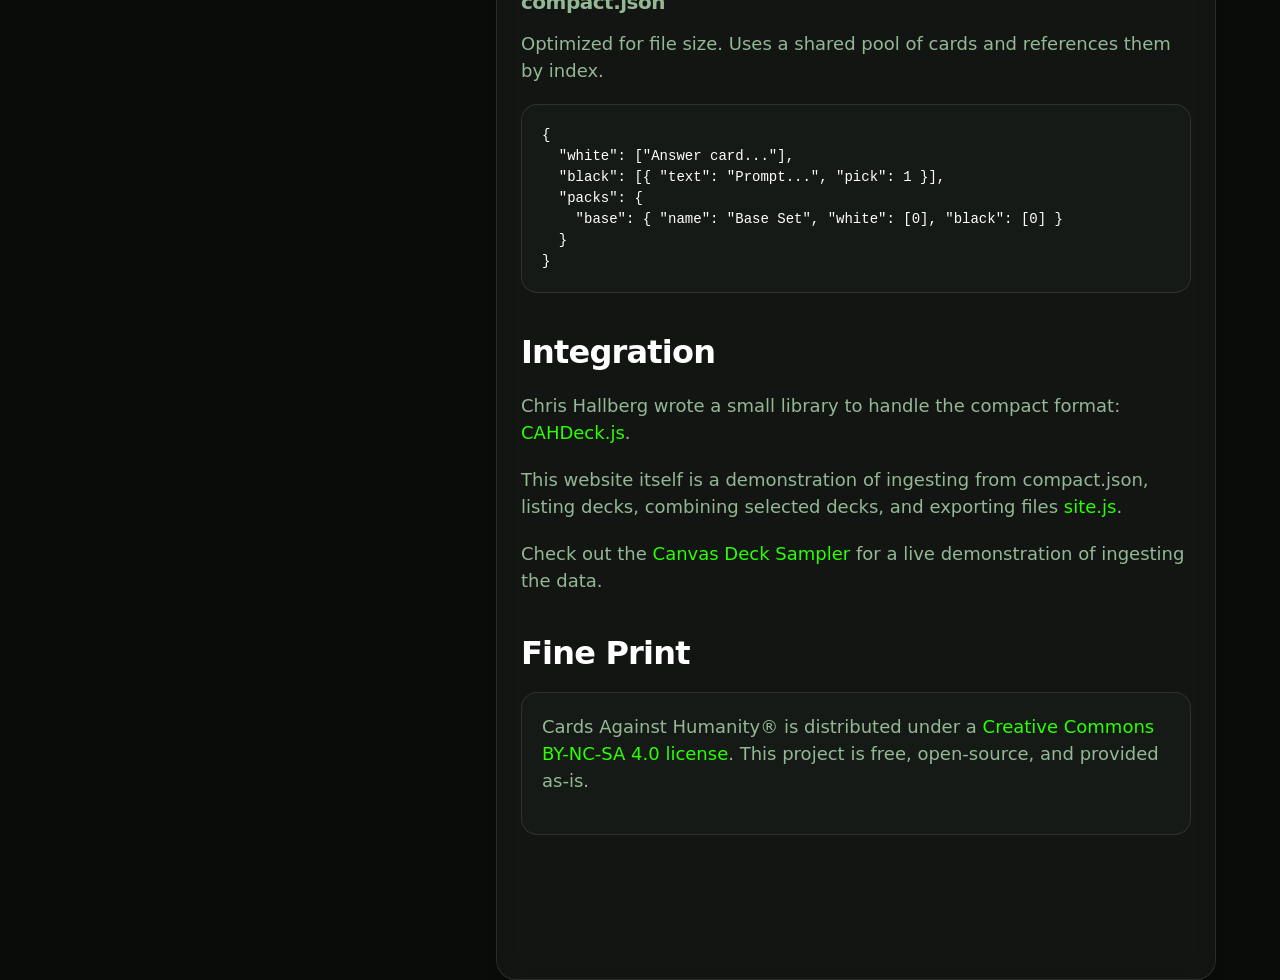
==== commit 0bd3c555: "update web/index.html" ====
--- a/web/index.html
+++ b/web/index.html
@@ -95,7 +95,8 @@
               <dd id="card-counts"><i>Let me think about it for a second...</i></dd>
 
               <dt>Where does the data come from?</dt>
-              <dd>The primary source is the <a href="https://docs.google.com/spreadsheet/ccc?key=1Pp04v9plwiJwg8u-DrCHd4Fsf9ro3NhxOvISwc0bC4Y">Card Listing Spreadsheet</a>. Previous sources included <a href="https://github.com/samurailink3/hangouts-against-humanity">Hangouts Against Humanity</a> and <a href="http://pyx-3.pretendyoure.xyz/zy/viewcards.jsp">Pretend You're Xyzzy</a>.</dd>
+              <dd>The primary source are these Spreadsheets <a href="https://docs.google.com/spreadsheet/ccc?key=1Pp04v9plwiJwg8u-DrCHd4Fsf9ro3NhxOvISwc0bC4Y">Card Listing Spreadsheet</a> && <a href="https://docs.google.com/spreadsheet/ccc?key=1EYPJRGekPVCwpslVGg-AA_pz_LnNjTocSAgqxO2ZlX0">ManyDecks</a>.
+              The ManyDecks Spreadsheet was created using the public decks from <a href="https://decks.rereadgames.com/">ManyDecks</a>.</dd>
 
               <dt>What font is CAH?</dt>
               <dd>Cards Against Humanity&reg; cards are printed in <a href="https://www.myfonts.com/fonts/linotype/neue-helvetica/">Helvetica® Neue</a>. For this site, we use <a href="https://rsms.me/inter/">Inter</a>, which looks stunning and is highly readable.</dd>
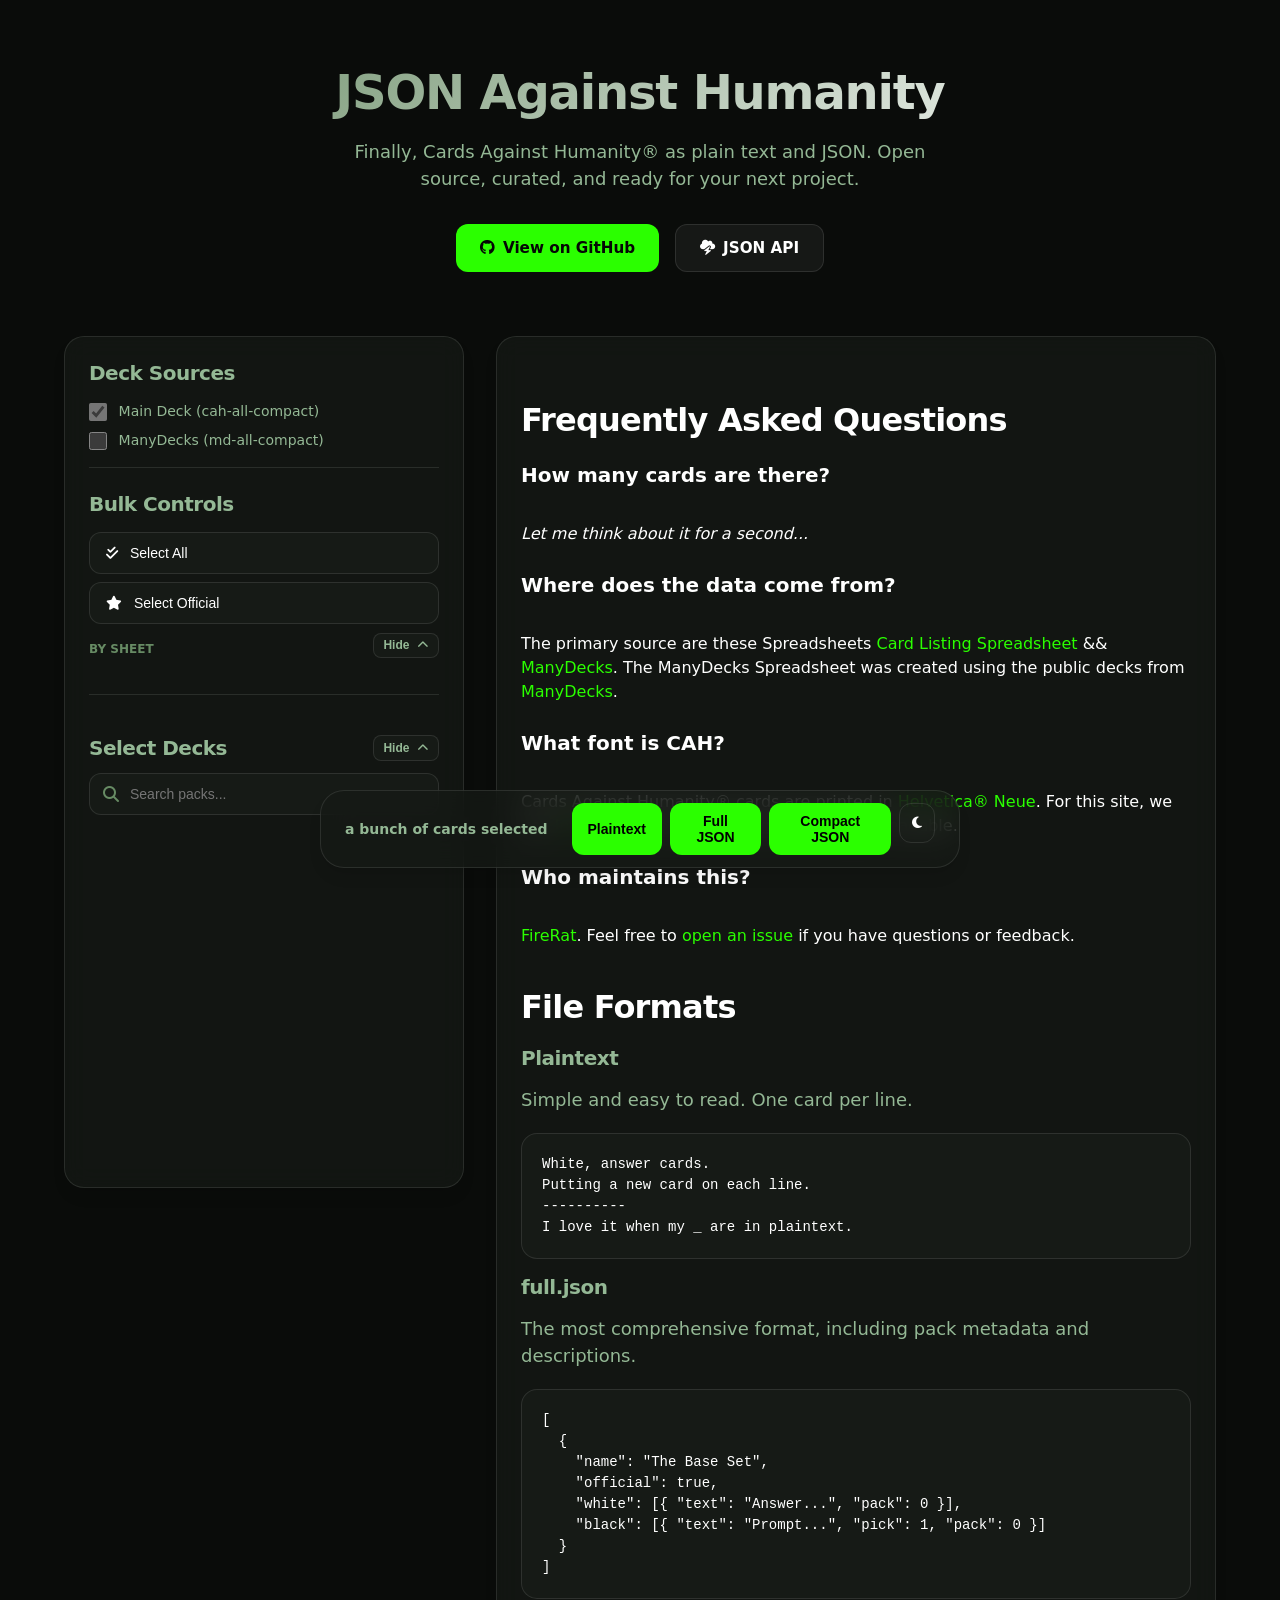
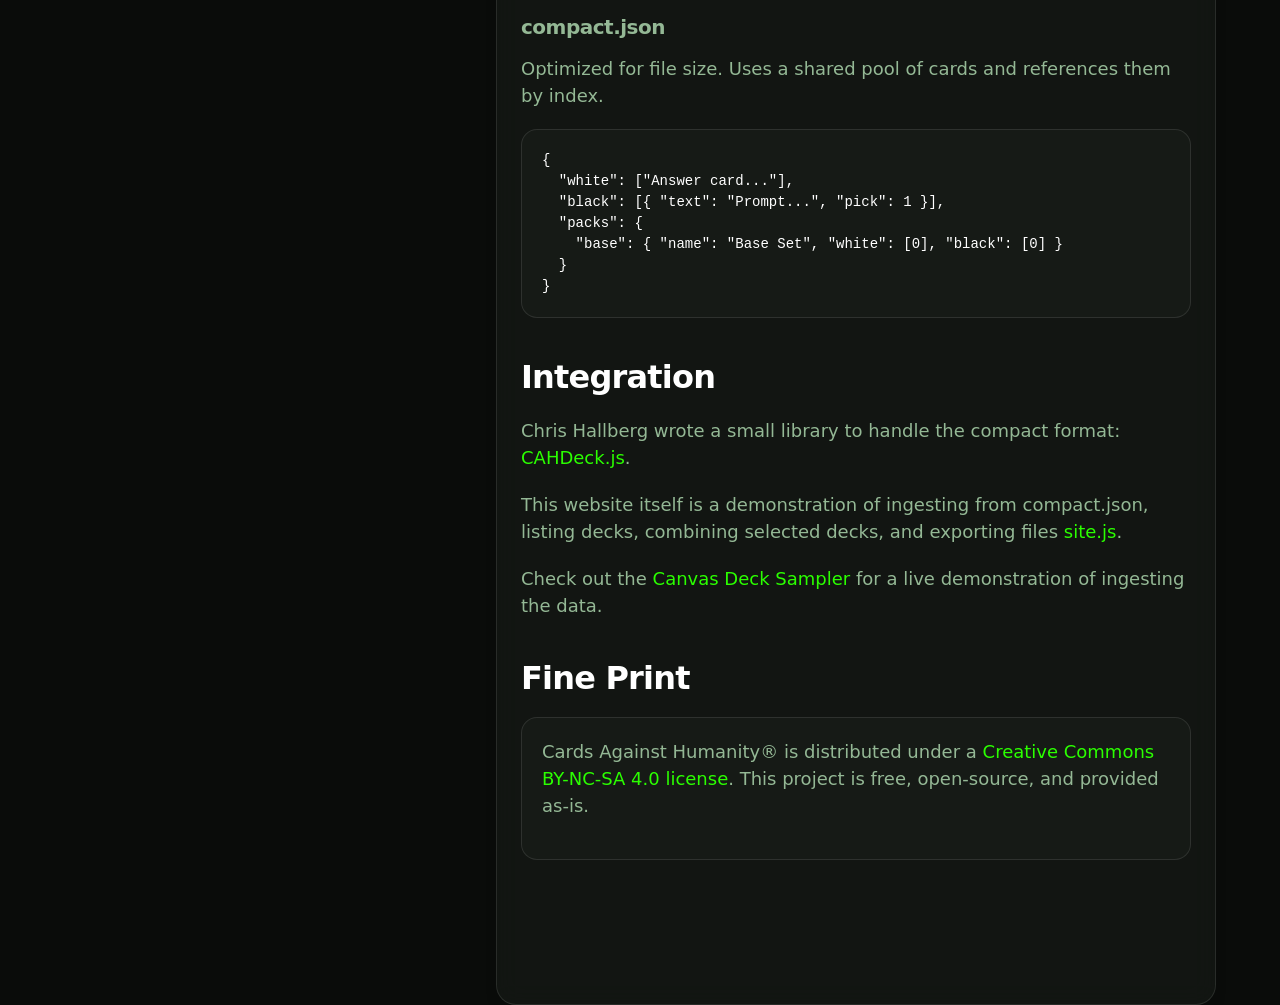
==== commit 85b5d24b: "update web/index.html and style.css" ====
--- a/web/index.html
+++ b/web/index.html
@@ -2,24 +2,56 @@
 <html lang="en">
   <head>
     <meta charset="utf-8">
-		<meta name="color-scheme" content="dark">
+    <meta name="color-scheme" content="dark">
     <meta name="viewport" content="width=device-width, initial-scale=1">
     <title>JSON Against Humanity</title>
+    <meta name="description" content="Finally, Cards Against Humanity® as plain text and JSON. Open source, curated, and ready for your next project. Browse 80,000+ cards.">
+    <link rel="canonical" href="https://jah.firer.at/">
+
+    <!-- Open Graph -->
+    <meta property="og:title" content="JSON Against Humanity">
+    <meta property="og:description" content="Finally, Cards Against Humanity® as plain text and JSON. Open source, curated, and ready for your next project. Browse 80,000+ cards.">
+    <meta property="og:url" content="https://jah.firer.at/">
+    <meta property="og:type" content="website">
+    <meta property="og:image" content="https://jah.firer.at/og-image.png">
+    <meta property="og:image:width" content="1200">
+    <meta property="og:image:height" content="630">
+
+    <!-- Twitter Card -->
+    <meta name="twitter:card" content="summary_large_image">
+    <meta name="twitter:title" content="JSON Against Humanity">
+    <meta name="twitter:description" content="Finally, Cards Against Humanity® as plain text and JSON. Open source, curated, and ready for your next project. Browse 80,000+ cards.">
+    <meta name="twitter:image" content="https://jah.firer.at/og-image.png">
+
+    <!-- JSON-LD Structured Data -->
+    <script type="application/ld+json">
+    {
+      "@context": "https://schema.org",
+      "@type": "WebSite",
+      "name": "JSON Against Humanity",
+      "url": "https://jah.firer.at/",
+      "description": "Cards Against Humanity as plain text and JSON. Open source, curated card database with 80,000+ cards.",
+      "license": "https://creativecommons.org/licenses/by-nc-sa/4.0/"
+    }
+    </script>
 
     <link rel="stylesheet" href="./style.css">
     <link rel="stylesheet" href="https://cdnjs.cloudflare.com/ajax/libs/font-awesome/6.7.2/css/all.min.css">
     <link rel="preconnect" href="https://rsms.me/">
     <link rel="stylesheet" href="https://rsms.me/inter/inter.css">
-    <link rel="icon" href="data:;">
+    <link rel="icon" type="image/svg+xml" href="data:image/svg+xml,%3Csvg xmlns='http://www.w3.org/2000/svg' viewBox='0 0 32 32'%3E%3Ctext x='50%25' y='60%25' dominant-baseline='middle' text-anchor='middle' font-family='system-ui,sans-serif' font-weight='800' font-size='15' fill='%232bff00'%3EJAH%3C/text%3E%3C/svg%3E">
   </head>
   <body>
     <div class="container">
       <header class="hero">
         <h1>JSON Against Humanity</h1>
         <p>Finally, Cards Against Humanity&reg; as plain text and JSON. Open source, curated, and ready for your next project.</p>
-        <div class="flex-center gap-1">
-          <a href="https://github.com/FireRat666/json-against-humanity" class="checkout-btn" style="text-decoration: none;">
+        <div class="btn-group">
+          <a href="https://github.com/FireRat666/json-against-humanity" class="btn btn-primary" style="text-decoration: none;">
             <i class="fab fa-github"></i> View on GitHub
+          </a>
+          <a href="https://github.com/FireRat666/CAH-Serverless-API" class="btn btn-secondary" target="_blank" rel="noopener">
+            <i class="fas fa-cloud-bolt"></i> JSON API
           </a>
         </div>
       </header>
--- a/web/style.css
+++ b/web/style.css
@@ -206,6 +206,54 @@
   margin-left: auto;
 }
 
+.btn-group {
+  display: flex;
+  justify-content: center;
+  gap: 1rem;
+  flex-wrap: wrap;
+}
+
+.btn {
+  display: inline-flex;
+  align-items: center;
+  gap: 0.5rem;
+  padding: 0.75rem 1.5rem;
+  border-radius: 0.75rem;
+  font-size: 0.95rem;
+  font-weight: 600;
+  cursor: pointer;
+  transition: var(--transition-base);
+  text-decoration: none;
+}
+
+.btn-primary {
+  background: var(--accent-color);
+  color: #050705;
+  border: none;
+  box-shadow: 0 0 15px var(--accent-glow);
+}
+
+.btn-primary:hover {
+  background: var(--accent-hover);
+  transform: translateY(-2px);
+  box-shadow: 0 0 25px rgba(43, 255, 0, 0.6);
+  color: #000000;
+  text-decoration: none;
+}
+
+.btn-secondary {
+  background: rgba(255, 255, 255, 0.05);
+  color: #ffffff;
+  border: 1px solid var(--border-color);
+}
+
+.btn-secondary:hover {
+  background: rgba(255, 255, 255, 0.1);
+  border-color: var(--accent-color);
+  transform: translateY(-2px);
+  text-decoration: none;
+}
+
 /* Bulk Controls */
 #bulk-controls {
   padding-bottom: 1rem;
